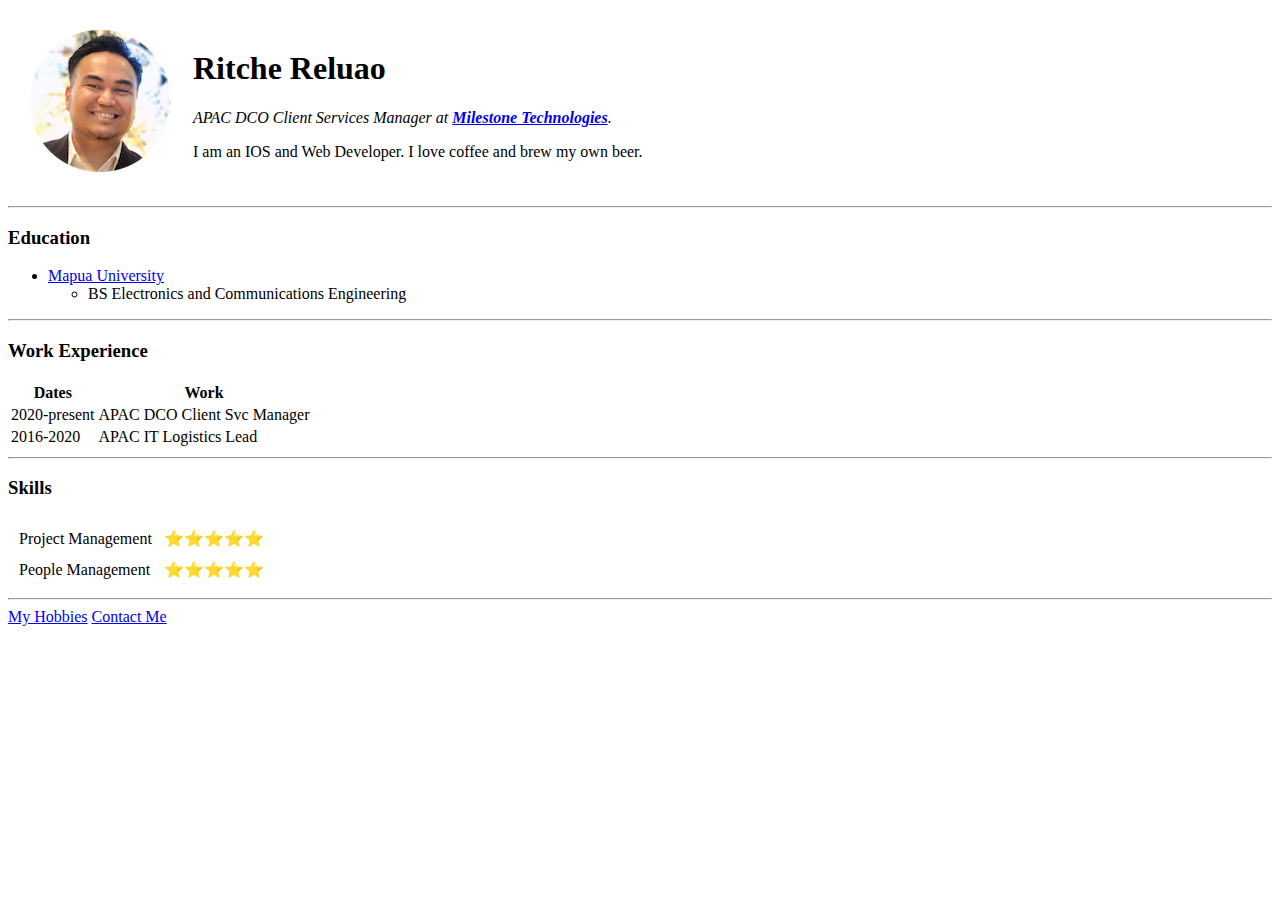
==== index.html @ bc516077 "Added cv website files" ====
<!DOCTYPE html>
<html lang="en" dir="ltr">

<head>
  <meta charset="utf-8">
  <title>Ritche's Personal Site</title>
</head>

<body>
  <table cellspacing="20">
    <tr>
      <td><img src="images/Ritche.png" alt="ritche profile picture"></td>
      <td>
        <h1><strong>Ritche Reluao</strong></h1>
        <p><em>APAC DCO Client Services Manager at <strong><a href="https://milestone.tech/">Milestone Technologies</a></strong>.</em></p>
        <p>I am an IOS and Web Developer. I love coffee and brew my own beer.</p>
      </td>
    </tr>
  </table>
  <hr>
  <h3>Education</h3>
  <ul>
    <li><a href="https://www.mapua.edu.ph/">Mapua University</a></li>
    <ul>
      <li>BS Electronics and Communications Engineering</li>
    </ul>
  </ul>
  <hr>
  <h3>Work Experience</h3>
  <table>
    <thead>
      <th>Dates</th>
      <th>Work</th>
    </thead>
    <tbody>

    </tbody>
    <tfoot>

    </tfoot>
    <tr>
      <td>2020-present</td>
      <td>APAC DCO Client Svc Manager</td>
    </tr>
    <tr>
      <td>2016-2020</td>
      <td>APAC IT Logistics Lead</td>
    </tr>
  </table>
  <hr>
  <h3>Skills</h3>
  <table cellspacing="10">
    <tr>
      <td>Project Management</td>
      <td>⭐️⭐️⭐️⭐️⭐️</td>
    </tr>
    <tr>
      <td>People Management</td>
      <td>⭐️⭐️⭐️⭐️⭐️</td>
    </tr>
  </table>

  <hr>

  <a href="hobbies.html">My Hobbies</a>
  <a href="contact.html">Contact Me</a>
</body>

</html>
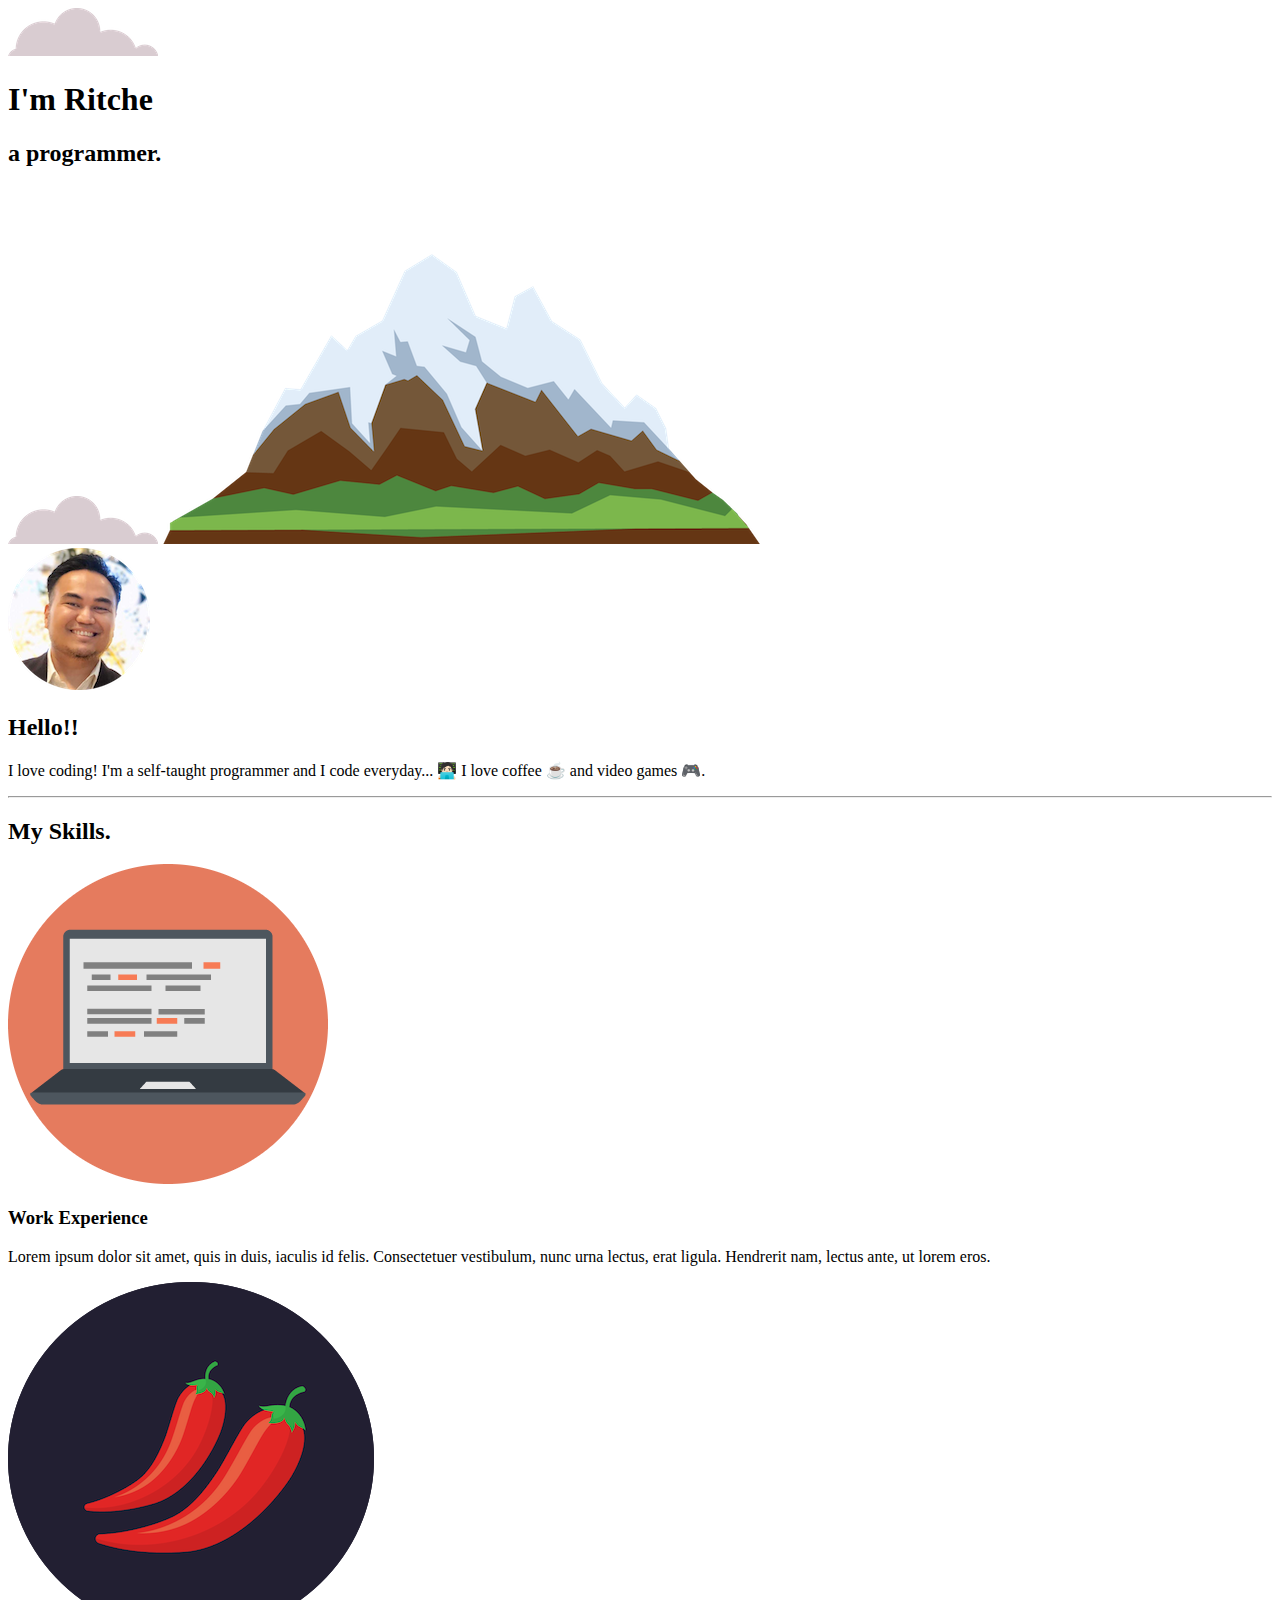
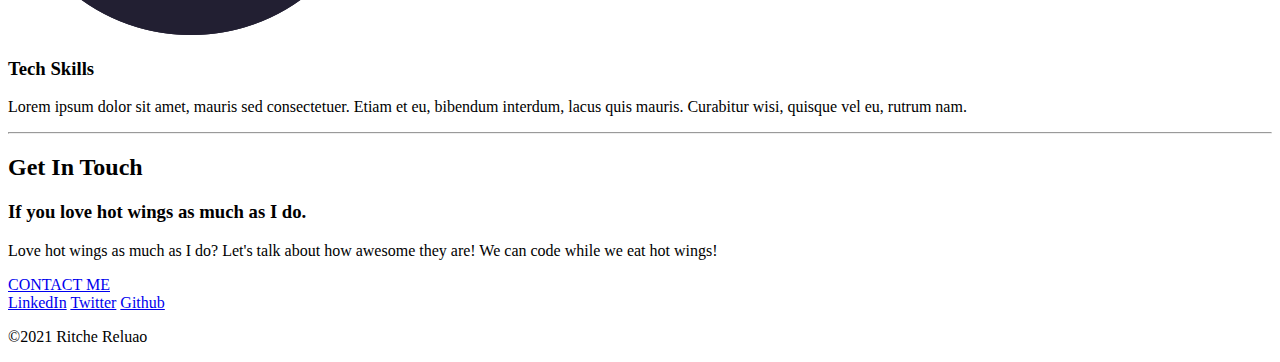
==== commit fbf62b9d: "Update index.html" ====
--- a/index.html
+++ b/index.html
@@ -3,67 +3,58 @@
 
 <head>
   <meta charset="utf-8">
-  <title>Ritche's Personal Site</title>
+  <title>Ritche Reluao</title>
+  <link rel="stylesheet" href="css/styles.css">
+  <link rel="icon" href="favicon.ico">
+  <link href="https://fonts.googleapis.com/css2?family=Merriweather:wght@300&family=Montserrat:wght@100&family=Sacramento&display=swap" rel="stylesheet">
 </head>
 
 <body>
-  <table cellspacing="20">
-    <tr>
-      <td><img src="images/Ritche.png" alt="ritche profile picture"></td>
-      <td>
-        <h1><strong>Ritche Reluao</strong></h1>
-        <p><em>APAC DCO Client Services Manager at <strong><a href="https://milestone.tech/">Milestone Technologies</a></strong>.</em></p>
-        <p>I am an IOS and Web Developer. I love coffee and brew my own beer.</p>
-      </td>
-    </tr>
-  </table>
-  <hr>
-  <h3>Education</h3>
-  <ul>
-    <li><a href="https://www.mapua.edu.ph/">Mapua University</a></li>
-    <ul>
-      <li>BS Electronics and Communications Engineering</li>
-    </ul>
-  </ul>
-  <hr>
-  <h3>Work Experience</h3>
-  <table>
-    <thead>
-      <th>Dates</th>
-      <th>Work</th>
-    </thead>
-    <tbody>
+  <div class="top-container">
+    <img class="top-cloud" src="images/cloud.png" alt="cloud-img">
+    <h1>I'm Ritche</h1>
+    <h2>a <span class="pro">pro</span>grammer.</h2>
+    <img class="bottom-cloud" src="images/cloud.png" alt="cloud-img">
+    <img src="images/mountain.png" alt="mountain-img">
+  </div>
 
-    </tbody>
-    <tfoot>
+  <div class="middle-container">
+    <div class="profile">
+      <img src="images/ritche.png" alt="ritche-img">
+      <h2>Hello!!</h2>
+      <p class="intro">I love coding! I'm a self-taught programmer and I code everyday... 🧑🏻‍💻 I love coffee ☕️ and video games 🎮.</p>
+    </div>
+    <hr>
+    <div class="skills">
+      <h2>My Skills.</h2>
+      <div class="skill-row">
+        <img class="computer-img" src="images/computer.png" alt="computer-img">
+        <h3>Work Experience</h3>
+        <p class="code-skill-description">Lorem ipsum dolor sit amet, quis in duis, iaculis id felis. Consectetuer vestibulum, nunc urna lectus, erat ligula. Hendrerit nam, lectus ante, ut lorem eros.</p>
+      </div>
+      <div class="skill-row">
+        <img class="chillies-img" src="images/chillies.png" alt="chillies-img">
+        <h3>Tech Skills</h3>
+        <p class="chillies-skill-description">Lorem ipsum dolor sit amet, mauris sed consectetuer. Etiam et eu, bibendum interdum, lacus quis mauris. Curabitur wisi, quisque vel eu, rutrum nam.</p>
+      </div>
+    </div>
+    <hr>
+    <div class="contact-me">
+      <h2>Get In Touch</h2>
+      <h3>If you love hot wings as much as I do.</h3>
+      <p class="contact-message">Love hot wings as much as I do? Let's talk about how awesome they are! We can code while we eat hot wings!</p>
+      <a class="btn" href="mailto:ritchereluao@yahoo.com">CONTACT ME</a>
+    </div>
+  </div>
 
-    </tfoot>
-    <tr>
-      <td>2020-present</td>
-      <td>APAC DCO Client Svc Manager</td>
-    </tr>
-    <tr>
-      <td>2016-2020</td>
-      <td>APAC IT Logistics Lead</td>
-    </tr>
-  </table>
-  <hr>
-  <h3>Skills</h3>
-  <table cellspacing="10">
-    <tr>
-      <td>Project Management</td>
-      <td>⭐️⭐️⭐️⭐️⭐️</td>
-    </tr>
-    <tr>
-      <td>People Management</td>
-      <td>⭐️⭐️⭐️⭐️⭐️</td>
-    </tr>
-  </table>
 
-  <hr>
+  <div class="bottom-container">
+    <a class="footer-link" href="https://www.linkedin.com/in/ritchereluao/">LinkedIn</a>
+    <a class="footer-link" href="https://twitter.com/ritcherel">Twitter</a>
+    <a class="footer-link" href="https://github.com/ritchereluao">Github</a>
+    <p class="copyright">©2021 Ritche Reluao</p>
+  </div>
 
-  <a href="hobbies.html">My Hobbies</a>
-  <a href="contact.html">Contact Me</a>
 </body>
 
 </html>
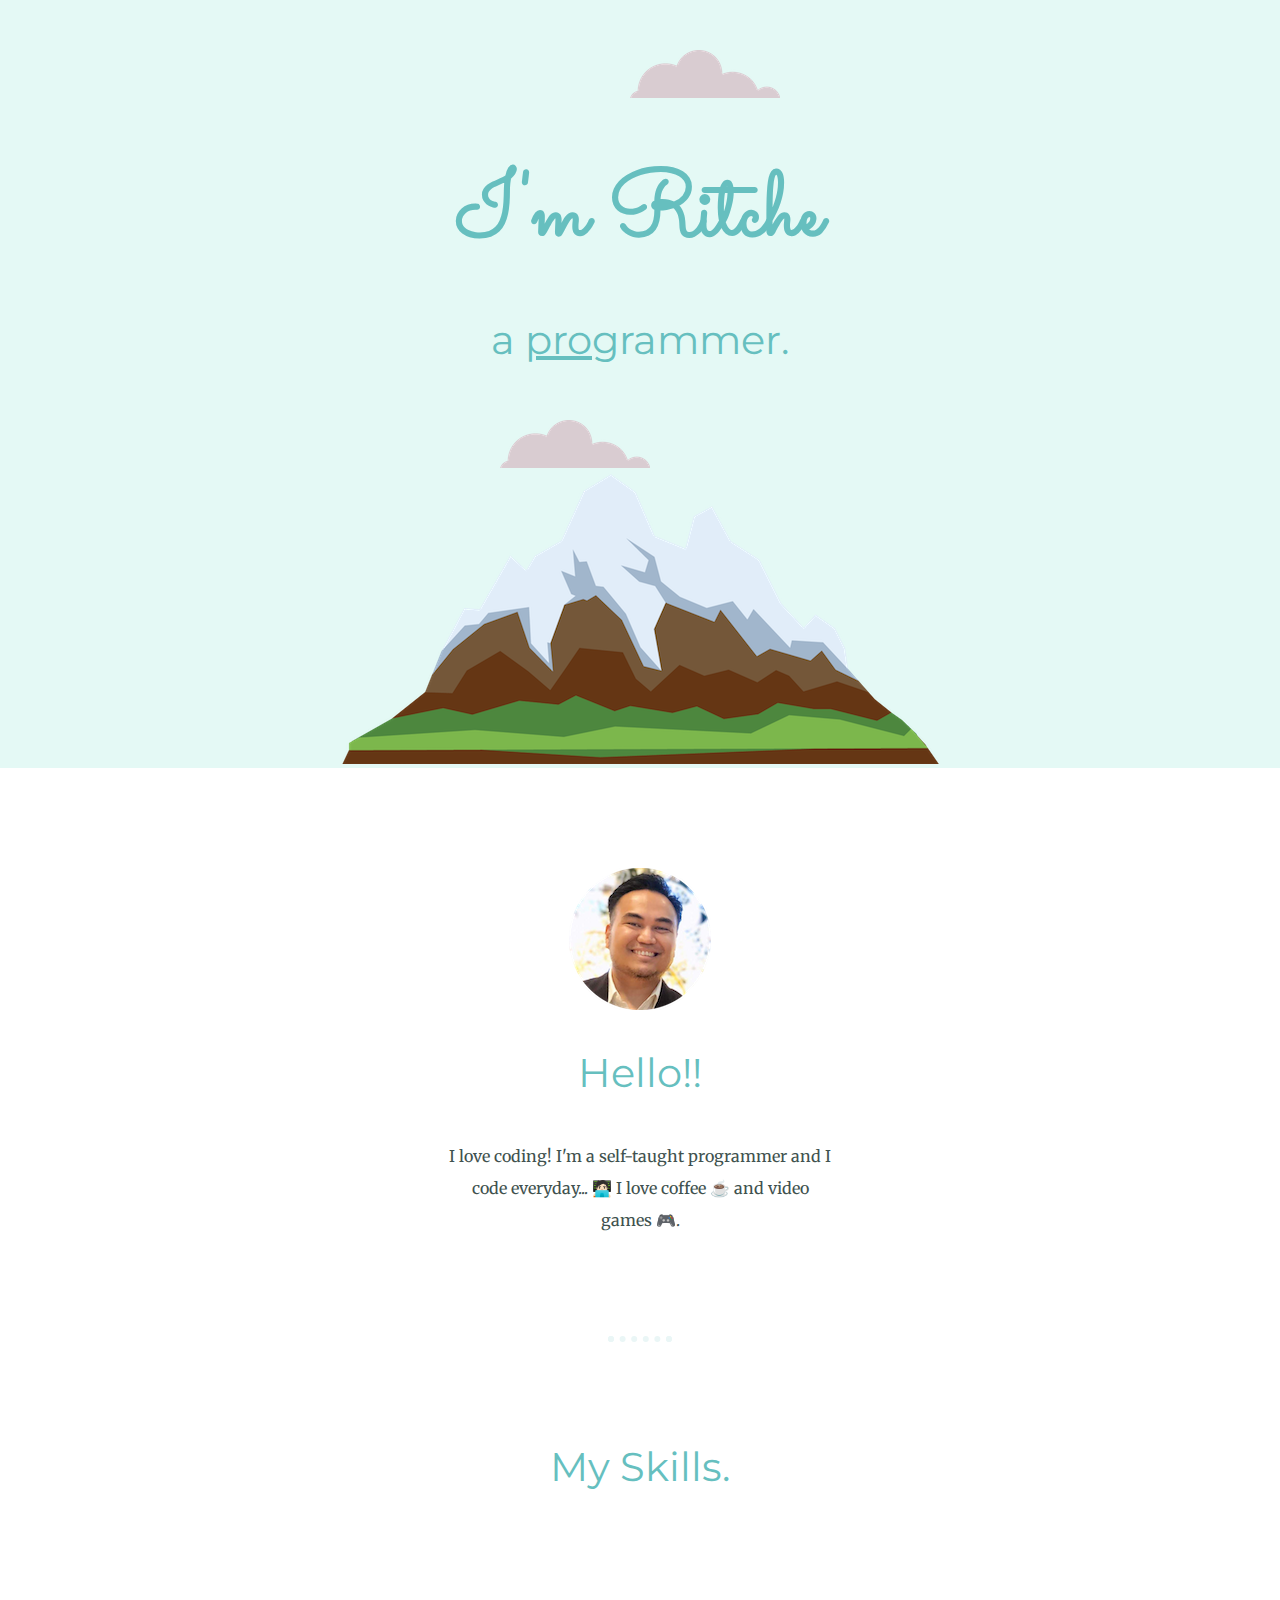
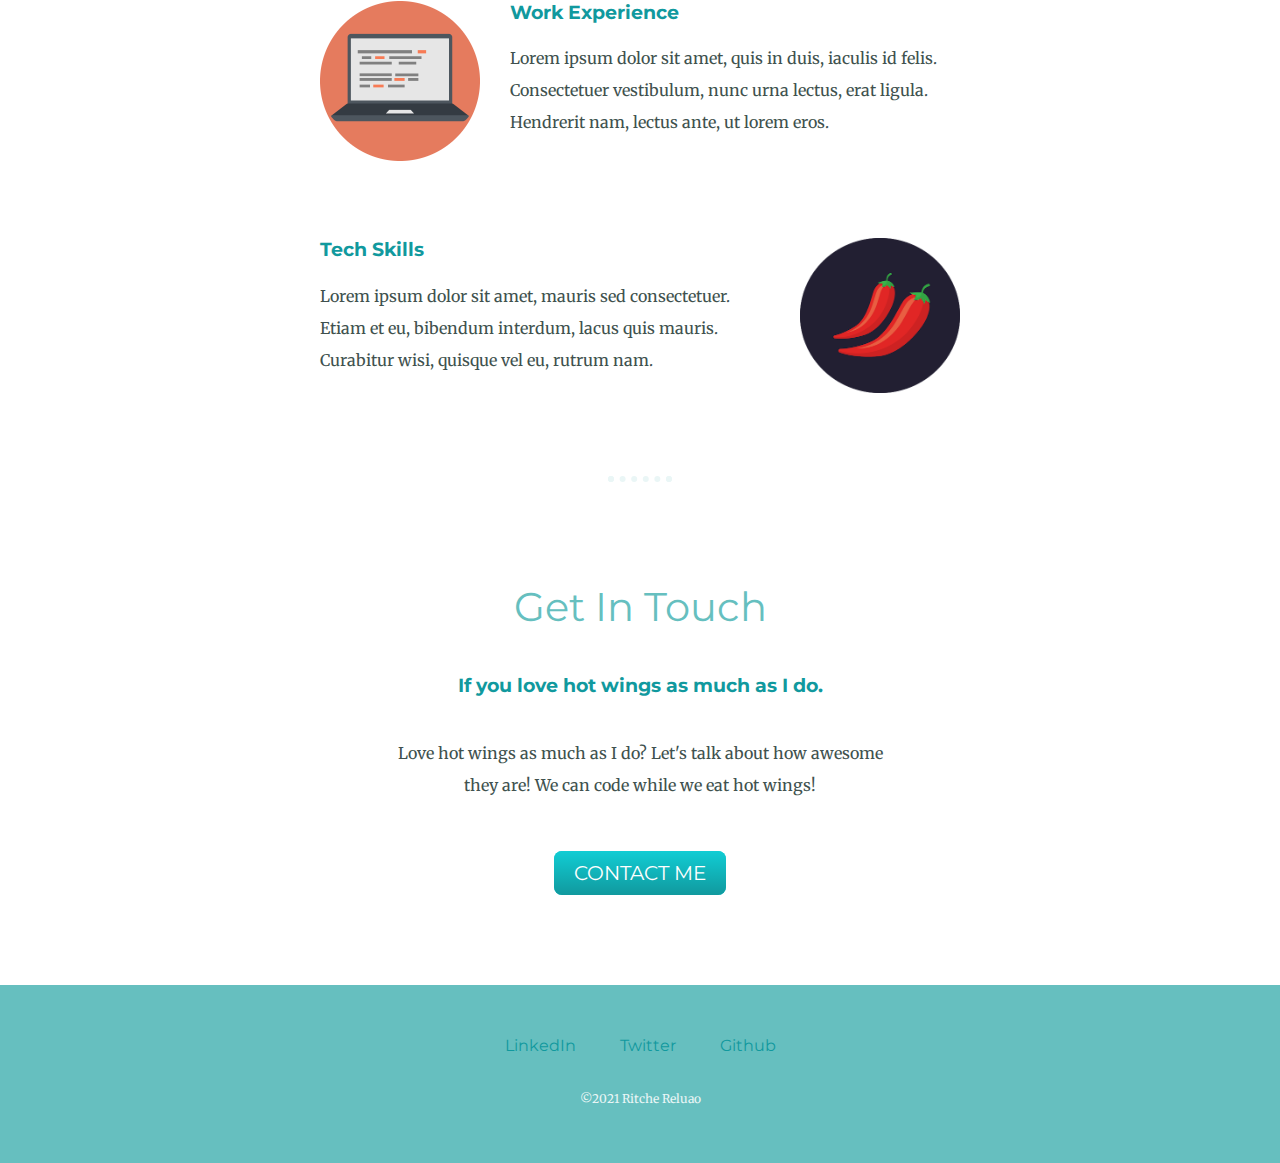
==== commit bfef097b: "Update index.html" ====
--- a/index.html
+++ b/index.html
@@ -5,7 +5,7 @@
   <meta charset="utf-8">
   <title>Ritche Reluao</title>
   <link rel="stylesheet" href="css/styles.css">
-  <link rel="icon" href="favicon.ico">
+  <link rel="icon" href="images/favicon.ico">
   <link href="https://fonts.googleapis.com/css2?family=Merriweather:wght@300&family=Montserrat:wght@100&family=Sacramento&display=swap" rel="stylesheet">
 </head>
 
--- a/css/styles.css
+++ b/css/styles.css
@@ -0,0 +1,143 @@
+body {
+  color: #40514E;
+  margin: 0;
+  text-align: center;
+  font-family: 'Merriweather', serif;
+  font-size: 100%;
+}
+
+h1 {
+  color: #66BFBF;
+  font-size: 5.625rem;
+  /* 100% is equal to 16px. If we want 90px/16 = 562.5%  */
+  /* 16px = 100% = 1em */
+  margin: 50px auto 0 auto;
+  font-family: 'Sacramento', cursive;
+}
+
+h2 {
+  color: #66BFBF;
+  font-family: 'Montserrat', sans-serif;
+  font-size: 2.5rem;
+  font-weight: normal;
+  padding-bottom: 10px;
+}
+
+h3 {
+  color: #11999E;
+  font-family: 'Montserrat', sans-serif;
+}
+
+p {
+  line-height: 2;
+}
+
+hr {
+  border: dotted #EAF6F6 6px;
+  border-bottom: none;
+  width: 4%;
+  margin: 100px auto;
+}
+
+a {
+  color: #11999E;
+  font-family: 'Montserrat', sans-serif;
+  margin: 10px 20px;
+  text-decoration: none
+}
+
+a:hover {
+  color: #EAF6F6
+}
+
+.top-container {
+  background-color: #E4F9F5;
+  position: relative;
+  padding-top: 100px;
+}
+
+.middle-container {
+  margin: 100px 0;
+}
+
+.bottom-container {
+  background-color: #66BFBF;
+  padding: 50px 0 20px;
+}
+
+.skill-row {
+  width: 50%;
+  margin: 100px auto 100px auto;
+  text-align: left;
+}
+
+.pro {
+  text-decoration: underline;
+}
+
+.intro {
+  width: 30%;
+  margin: auto;
+}
+
+.contact-message {
+  width: 40%;
+  margin: 40px auto 60px;
+}
+
+.copyright {
+  color: #EAF6F6;
+  font-size: 0.75rem;
+  padding: 20px;
+}
+
+.top-cloud {
+  position: absolute;
+  right: 500px;
+  top: 50px;
+}
+
+.bottom-cloud {
+  position: absolute;
+  left: 500px;
+  bottom: 300px;
+}
+
+.computer-img {
+  float: left;
+  width: 25%;
+  margin-right: 30px;
+}
+
+.chillies-img {
+  float: right;
+  width: 25%;
+  margin-left: 30px;
+}
+
+.btn {
+  background: #11cdd4;
+  background-image: -webkit-linear-gradient(top, #11cdd4, #11999e);
+  background-image: -moz-linear-gradient(top, #11cdd4, #11999e);
+  background-image: -ms-linear-gradient(top, #11cdd4, #11999e);
+  background-image: -o-linear-gradient(top, #11cdd4, #11999e);
+  background-image: linear-gradient(to bottom, #11cdd4, #11999e);
+  -webkit-border-radius: 8;
+  -moz-border-radius: 8;
+  border-radius: 8px;
+  font-family: 'Montserrat', sans-serif;
+  color: #ffffff;
+  font-size: 20px;
+  padding: 10px 20px 10px 20px;
+  text-decoration: none;
+}
+
+.btn:hover {
+  background: #30e3cb;
+  background-image: -webkit-linear-gradient(top, #30e3cb, #2bc4ad);
+  background-image: -moz-linear-gradient(top, #30e3cb, #2bc4ad);
+  background-image: -ms-linear-gradient(top, #30e3cb, #2bc4ad);
+  background-image: -o-linear-gradient(top, #30e3cb, #2bc4ad);
+  background-image: linear-gradient(to bottom, #30e3cb, #2bc4ad);
+  text-decoration: none;
+}
